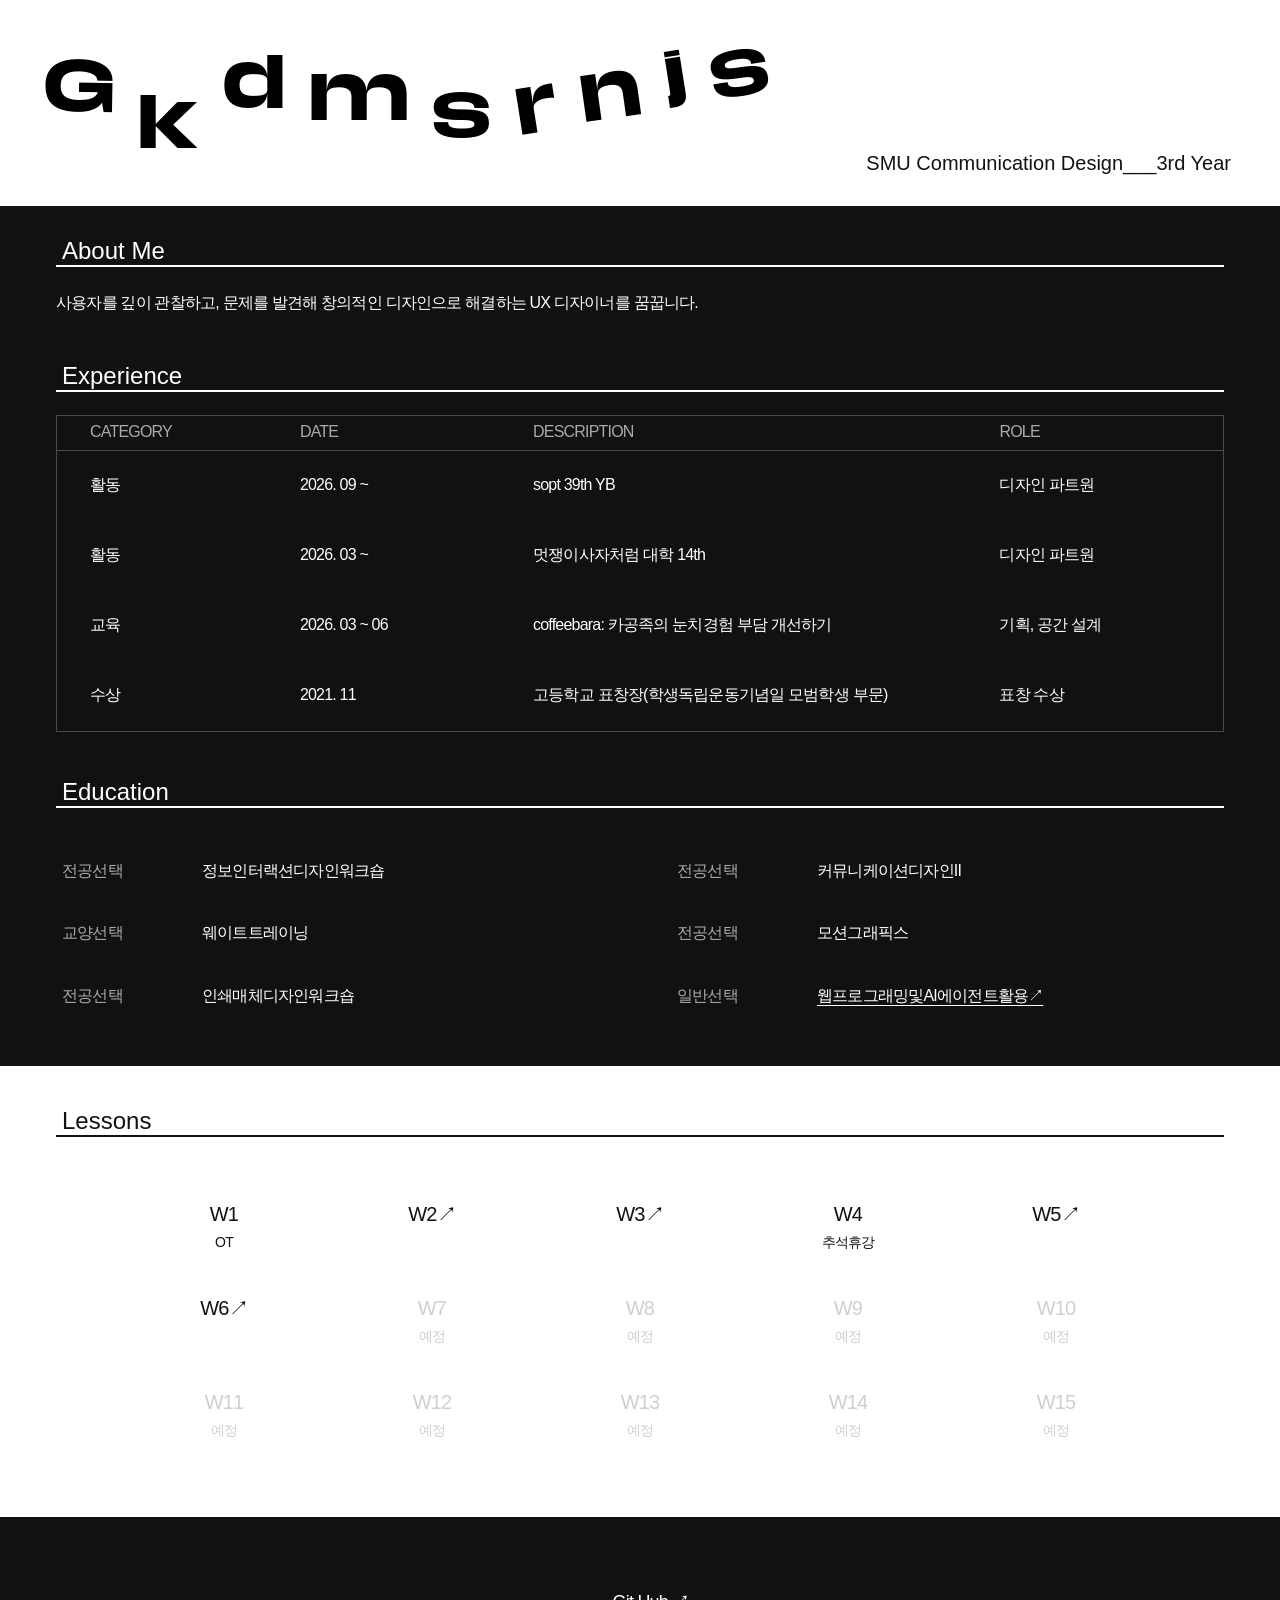
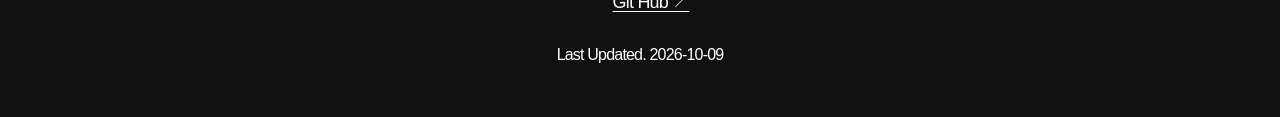
==== index.html @ 852d5346 "링크수정3" ====
<!doctype html>
<html lang="ko">
  <head>
    <meta charset="UTF-8" />
    <meta name="viewport" content="width=device-width, initial-scale=1.0" />
    <title>Resume Portfolio</title>
    <link rel="stylesheet" href="style.css" />
  </head>
  <body>
    <header class="top">
      <div class="name-image" aria-label="G k d m s r n j s">
        <span class="letter l1">G</span>
        <span class="letter l2">k</span>
        <span class="letter l3">d</span>
        <span class="letter l4">m</span>
        <span class="letter l5">s</span>
        <span class="letter l6">r</span>
        <span class="letter l7">n</span>
        <span class="letter l8">j</span>
        <span class="letter l9">s</span>
      </div>

      <p class="school">SMU Communication Design___3rd Year</p>
    </header>

    <main>
      <section class="dark-section">
        <div class="inner">
          <section class="section-block">
            <h2>About Me</h2>
            <p class="about-text">
              사용자를 깊이 관찰하고, 문제를 발견해 창의적인 디자인으로 해결하는
              UX 디자이너를 꿈꿉니다.
            </p>
          </section>

          <section class="section-block">
            <h2>Experience</h2>

            <div class="table-wrap">
              <table>
                <thead>
                  <tr>
                    <th>CATEGORY</th>
                    <th>DATE</th>
                    <th>DESCRIPTION</th>
                    <th>ROLE</th>
                  </tr>
                </thead>

                <tbody>
                  <tr>
                    <td>활동</td>
                    <td>2026. 09 ~</td>
                    <td>sopt 39th YB</td>
                    <td>디자인 파트원</td>
                  </tr>
                  <tr>
                    <td>활동</td>
                    <td>2026. 03 ~</td>
                    <td>멋쟁이사자처럼 대학 14th</td>
                    <td>디자인 파트원</td>
                  </tr>
                  <tr>
                    <td>교육</td>
                    <td>2026. 03 ~ 06</td>
                    <td>coffeebara: 카공족의 눈치경험 부담 개선하기</td>
                    <td>기획, 공간 설계</td>
                  </tr>
                  <tr>
                    <td>수상</td>
                    <td>2021. 11</td>
                    <td>고등학교 표창장(학생독립운동기념일 모범학생 부문)</td>
                    <td>표창 수상</td>
                  </tr>
                </tbody>
              </table>
            </div>
          </section>

          <section class="section-block education">
            <h2>Education</h2>

            <div class="education-list">
              <p><span>전공선택</span>정보인터랙션디자인워크숍</p>
              <p><span>전공선택</span>커뮤니케이션디자인II</p>
              <p><span>교양선택</span>웨이트트레이닝</p>
              <p><span>전공선택</span>모션그래픽스</p>
              <p><span>전공선택</span>인쇄매체디자인워크숍</p>
              <p>
                <span>일반선택</span>
                <a href="#lessons">웹프로그래밍및AI에이전트활용↗</a>
              </p>
            </div>
          </section>
        </div>
      </section>

      <section class="lessons-section" id="lessons">
        <div class="inner">
          <h2>Lessons</h2>

          <div class="lesson-grid">
            <div class="lesson">
              <strong>W1</strong>
              <span>OT</span>
            </div>

            <a class="lesson active" href="./Lessons/doc01.html">
              <strong>W2↗</strong>
            </a>

            <a class="lesson active" href="./Lessons/doc02.html">
              <strong>W3↗</strong>
            </a>

            <div class="lesson">
              <strong>W4</strong>
              <span>추석휴강</span>
            </div>

            <a class="lesson active" href="./Lessons/doc03.html">
              <strong>W5↗</strong>
            </a>

            <a class="lesson active" href="./Lessons/doc04.html">
              <strong>W6↗</strong>
            </a>

            <div class="lesson muted">
              <strong>W7</strong>
              <span>예정</span>
            </div>

            <div class="lesson muted">
              <strong>W8</strong>
              <span>예정</span>
            </div>

            <div class="lesson muted">
              <strong>W9</strong>
              <span>예정</span>
            </div>

            <div class="lesson muted">
              <strong>W10</strong>
              <span>예정</span>
            </div>

            <div class="lesson muted">
              <strong>W11</strong>
              <span>예정</span>
            </div>

            <div class="lesson muted">
              <strong>W12</strong>
              <span>예정</span>
            </div>

            <div class="lesson muted">
              <strong>W13</strong>
              <span>예정</span>
            </div>

            <div class="lesson muted">
              <strong>W14</strong>
              <span>예정</span>
            </div>

            <div class="lesson muted">
              <strong>W15</strong>
              <span>예정</span>
            </div>
          </div>
        </div>
      </section>
    </main>

    <footer>
      <a
        class="github-link"
        href="https://github.com/gkdmsrnjs"
        target="_blank"
        rel="noopener"
      >
        <img
          src="../WebClass/Source/GitHub_L.svg"
          alt=""
          width="16"
          height="16"
        />
        <span>Git Hub ↗</span>
      </a>

      <p>Last Updated. 2026-10-09</p>
    </footer>
  </body>
</html>
---- style.css ----
* {
  box-sizing: border-box;
}

@font-face {
  font-family: 'Media Sans Extended';
  src: url('/MidTerm/Source/mediasansextended-bold-TRIAL-BF63c7546bb2aa0.otf')
    format('opentype');
  font-weight: 700;
  font-style: normal;
  font-display: swap;
}

body {
  margin: 0;
  font-family: 'Inter', Arial, sans-serif;
  font-size: 16px;
  font-weight: 400;
  line-height: 1.8;
  letter-spacing: -0.8px;
  color: #fff;
  background-color: #111;
}

a {
  color: inherit;
  text-decoration: none;
}

.top {
  position: relative;
  height: 206px;
  padding: 48px 44px;
  background-color: #fff;
}

.name-image {
  display: flex;
  align-items: flex-start;
  gap: 0;
  max-width: 860px;
  color: #000;
  font-family: 'Media Sans Extended', Arial, Helvetica, sans-serif;
  font-weight: 700;
  font-size: 64px;
  font-style: normal;
  line-height: normal;
  letter-spacing: 25.6px;
}

.letter {
  display: inline-block;
  transition: transform 0.35s ease;
}

.l1 {
  transform: translateY(0) rotate(1deg);
}
.l2 {
  transform: translateY(36px) rotate(0deg);
}
.l3 {
  transform: translateY(-4px) rotate(0deg);
}
.l4 {
  transform: translateY(8px) rotate(0deg);
}
.l5 {
  transform: translateY(26px) rotate(0deg);
}
.l6 {
  transform: translateY(18px) rotate(-9deg);
}
.l7 {
  transform: translateY(4px) rotate(-8deg);
}
.l8 {
  transform: translateY(-10px) rotate(-9deg);
}
.l9 {
  transform: translateY(-18px) rotate(-9deg);
}

.name-image:hover .l1 {
  transform: translateY(-10px) rotate(-8deg);
}
.name-image:hover .l2 {
  transform: translateY(20px) rotate(9deg);
}
.name-image:hover .l3 {
  transform: translateY(14px) rotate(-6deg);
}
.name-image:hover .l4 {
  transform: translateY(-12px) rotate(7deg);
}
.name-image:hover .l5 {
  transform: translateY(38px) rotate(-10deg);
}
.name-image:hover .l6 {
  transform: translateY(2px) rotate(8deg);
}
.name-image:hover .l7 {
  transform: translateY(24px) rotate(-2deg);
}
.name-image:hover .l8 {
  transform: translateY(-24px) rotate(9deg);
}
.name-image:hover .l9 {
  transform: translateY(4px) rotate(-12deg);
}

.school {
  position: absolute;
  right: 49px;
  bottom: 31px;
  margin: 0;
  color: #121212;
  font-family: 'Inter', Arial, sans-serif;
  font-size: 20px;
  font-style: normal;
  font-weight: 400;
  line-height: normal;
  letter-spacing: 0;
}

.dark-section {
  background-color: #111;
  color: #fff;
  padding: 31px 0 55px;
}

.inner {
  width: min(100% - 112px, 1168px);
  margin: 0 auto;
}

.section-block {
  margin-bottom: 46px;
}

h2 {
  margin: 0 0 23px;
  padding-left: 6px;
  border-bottom: 2px solid currentColor;
  font-family: 'Inter', Arial, sans-serif;
  font-size: 24px;
  font-style: normal;
  font-weight: 500;
  line-height: normal;
  letter-spacing: 0;
}

.dark-section h2 {
  color: #fff;
}

.lessons-section h2 {
  color: #121212;
}

.about-text {
  margin: 0;
  font-size: 16px;
  line-height: 1.6;
}

.table-wrap {
  width: 100%;
  overflow-x: auto;
  border: 1px solid #4a4a4a;
}

table {
  width: 100%;
  min-width: 900px;
  border-collapse: collapse;
  font-size: 16px;
}

th,
td {
  height: 70px;
  padding: 0 33px;
  text-align: left;
  vertical-align: middle;
}

th {
  height: 35px;
  padding-top: 0;
  padding-bottom: 0;
  border-bottom: 1px solid #4a4a4a;
  color: #aaa;
  font-weight: 400;
}

td:nth-child(1) {
  width: 18%;
}

td:nth-child(2) {
  width: 20%;
}

td:nth-child(3) {
  width: 40%;
}

td:nth-child(4) {
  width: 22%;
}

.education {
  margin-bottom: 0;
}

.education-list {
  display: grid;
  grid-template-columns: 1fr 1fr;
  gap: 34px 74px;
  padding: 26px 6px 0;
  font-size: 16px;
}

.education-list p {
  display: grid;
  grid-template-columns: 140px 1fr;
  margin: 0;
}

.education-list span {
  color: #a9a9a9;
}

.education-list a {
  text-decoration: underline;
  text-decoration-color: transparent;
  text-decoration-color: currentColor;
  text-underline-offset: 4px;
  transition:
    color 0.2s,
    text-decoration-color 0.2s;
}

.education-list a:hover,
.education-list a:focus-visible {
  color: #d8d8d8;
  text-decoration-color: currentColor;
}

.lessons-section {
  background-color: #fff;
  color: #111;
  padding: 41px 0 73px;
}

.lesson-grid {
  display: grid;
  grid-template-columns: repeat(5, 1fr);
  row-gap: 39px;
  padding: 40px 64px 0;
  text-align: center;
}

.lesson {
  min-height: 54px;
  display: flex;
  flex-direction: column;
  align-items: center;
  justify-content: flex-start;
  transition:
    color 0.2s,
    transform 0.2s;
}

.lesson strong {
  font-size: 20px;
  font-weight: 400;
  line-height: 1.4;
}

.lesson span {
  margin-top: 2px;
  font-size: 14px;
  font-weight: 400;
}

a.lesson.active:hover {
  color: #555;
  transform: translateY(-4px);
}

.lesson.muted {
  color: #cfcfcf;
  cursor: default;
}

footer {
  min-height: 200px;
  padding: 69px 20px 30px;
  background-color: #111;
  color: #fff;
  text-align: center;
}

.github-link {
  display: inline-flex;
  align-items: center;
  gap: 6px;
  margin-bottom: 23px;
  font-size: 18px;
  text-decoration: underline;
  text-underline-offset: 3px;
}

.github-link img {
  width: 16px;
  height: 16px;
  object-fit: contain;
}

.github-link:hover {
  color: #d8d8d8;
}

footer p {
  margin: 0;
  font-size: 16px;
}

@media (max-width: 900px) {
  .top {
    min-height: 220px;
    padding: 36px 24px;
  }

  .name-image {
    gap: 0;
    font-size: 48px;
    letter-spacing: 12px;
  }

  .school {
    position: static;
    margin-top: 52px;
    font-size: 18px;
    text-align: right;
  }

  .inner {
    width: min(100% - 40px, 1430px);
  }

  h2 {
    font-size: 26px;
  }

  .education-list {
    grid-template-columns: 1fr;
    gap: 22px;
  }

  .lesson-grid {
    grid-template-columns: repeat(3, 1fr);
    padding: 26px 10px 0;
    row-gap: 42px;
  }
}

@media (max-width: 520px) {
  .name-image {
    gap: 0;
    font-size: 24px;
    letter-spacing: 4px;
  }

  .school {
    font-size: 15px;
    text-align: left;
  }

  .about-text,
  table,
  .education-list {
    font-size: 16px;
  }

  th,
  td {
    padding: 18px 22px;
  }

  .education-list p {
    grid-template-columns: 90px 1fr;
  }

  .lesson-grid {
    grid-template-columns: repeat(2, 1fr);
  }

  .lesson strong {
    font-size: 22px;
  }
}
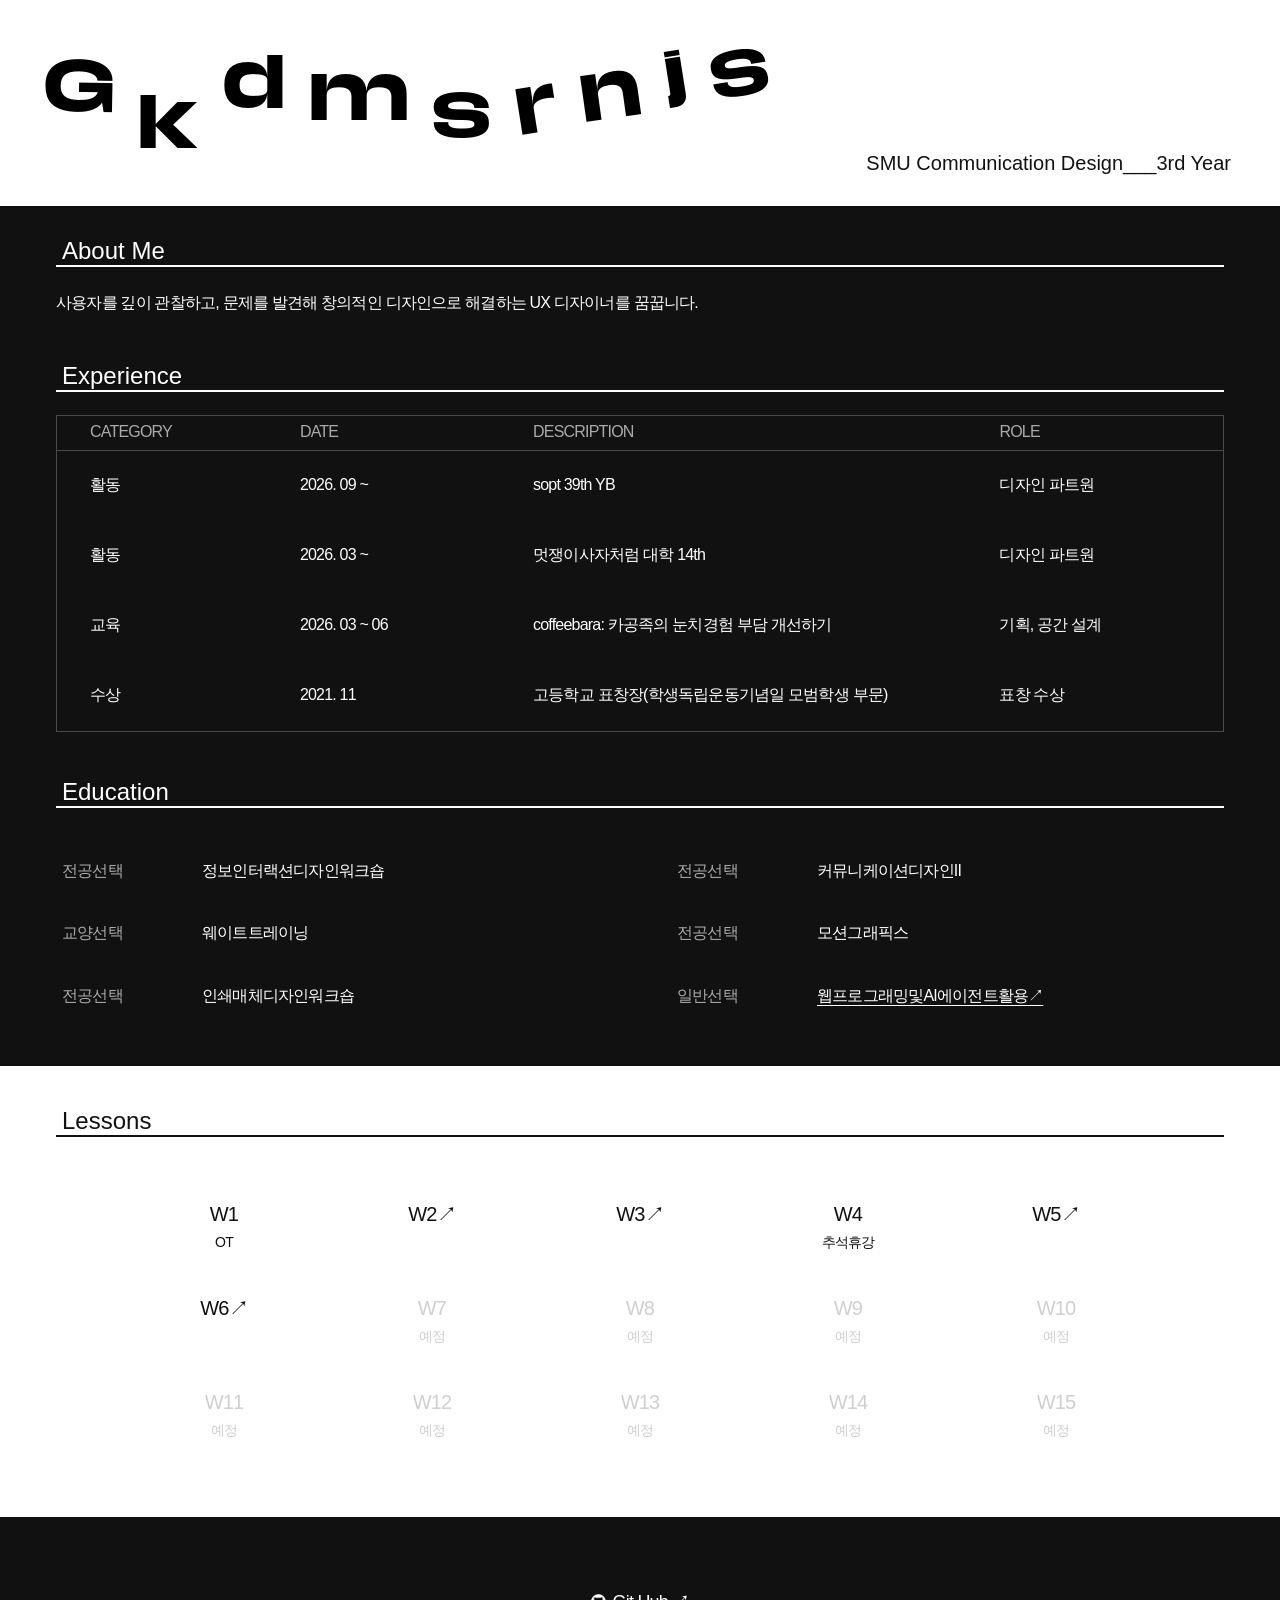
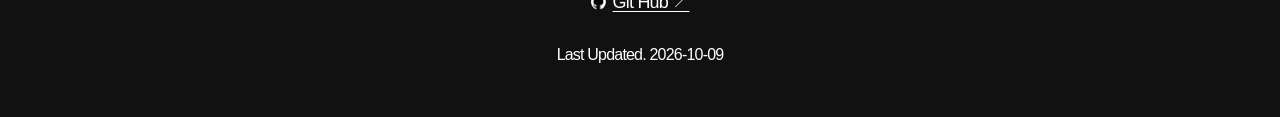
==== commit 529268d7: "링크수정4" ====
--- a/index.html
+++ b/index.html
@@ -183,12 +183,7 @@
         target="_blank"
         rel="noopener"
       >
-        <img
-          src="../WebClass/Source/GitHub_L.svg"
-          alt=""
-          width="16"
-          height="16"
-        />
+        <img src="./Source/GitHub_L.svg" alt="" width="16" height="16" />
         <span>Git Hub ↗</span>
       </a>
 
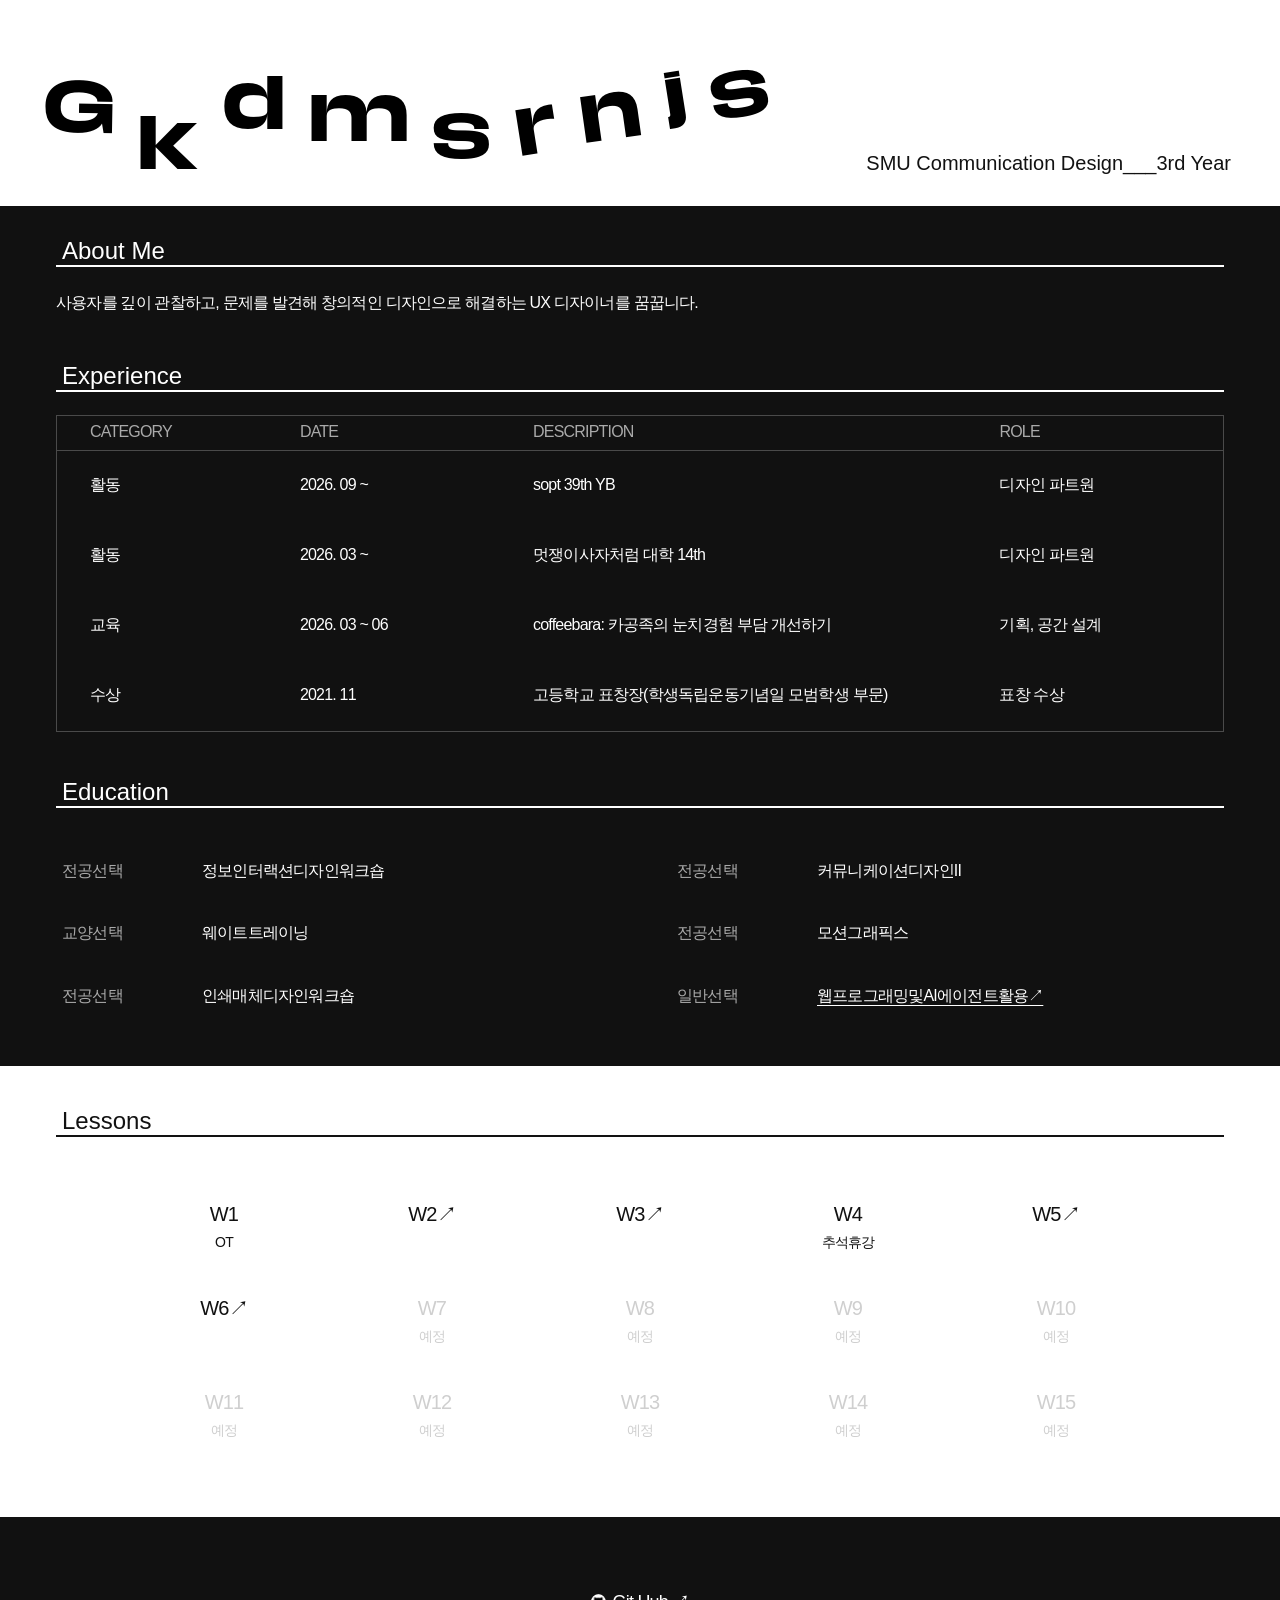
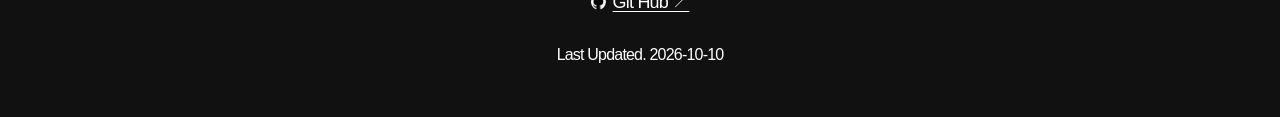
==== commit 2a1d4751: "코드오류수정" ====
--- a/index.html
+++ b/index.html
@@ -8,23 +8,25 @@
   </head>
   <body>
     <header class="top">
-      <div class="name-image" aria-label="G k d m s r n j s">
-        <span class="letter l1">G</span>
-        <span class="letter l2">k</span>
-        <span class="letter l3">d</span>
-        <span class="letter l4">m</span>
-        <span class="letter l5">s</span>
-        <span class="letter l6">r</span>
-        <span class="letter l7">n</span>
-        <span class="letter l8">j</span>
-        <span class="letter l9">s</span>
-      </div>
+      <h1 class="name-heading">
+        <div class="name-image">
+          <span class="letter l1">G</span>
+          <span class="letter l2">k</span>
+          <span class="letter l3">d</span>
+          <span class="letter l4">m</span>
+          <span class="letter l5">s</span>
+          <span class="letter l6">r</span>
+          <span class="letter l7">n</span>
+          <span class="letter l8">j</span>
+          <span class="letter l9">s</span>
+        </div>
+      </h1>
 
       <p class="school">SMU Communication Design___3rd Year</p>
     </header>
 
     <main>
-      <section class="dark-section">
+      <div class="dark-section">
         <div class="inner">
           <section class="section-block">
             <h2>About Me</h2>
@@ -94,7 +96,7 @@
             </div>
           </section>
         </div>
-      </section>
+      </div>
 
       <section class="lessons-section" id="lessons">
         <div class="inner">
@@ -187,7 +189,7 @@
         <span>Git Hub ↗</span>
       </a>
 
-      <p>Last Updated. 2026-10-09</p>
+      <p>Last Updated. 2026-10-10</p>
     </footer>
   </body>
 </html>
--- a/style.css
+++ b/style.css
@@ -4,7 +4,7 @@
 
 @font-face {
   font-family: 'Media Sans Extended';
-  src: url('/MidTerm/Source/mediasansextended-bold-TRIAL-BF63c7546bb2aa0.otf')
+  src: url('./Source/mediasansextended-bold-TRIAL-BF63c7546bb2aa0.otf')
     format('opentype');
   font-weight: 700;
   font-style: normal;
@@ -401,4 +401,11 @@
   .lesson strong {
     font-size: 22px;
   }
-}
+  .name-heading {
+    margin: 0;
+    padding: 0;
+    font-size: inherit;
+    font-weight: inherit;
+    line-height: inherit;
+  }
+}
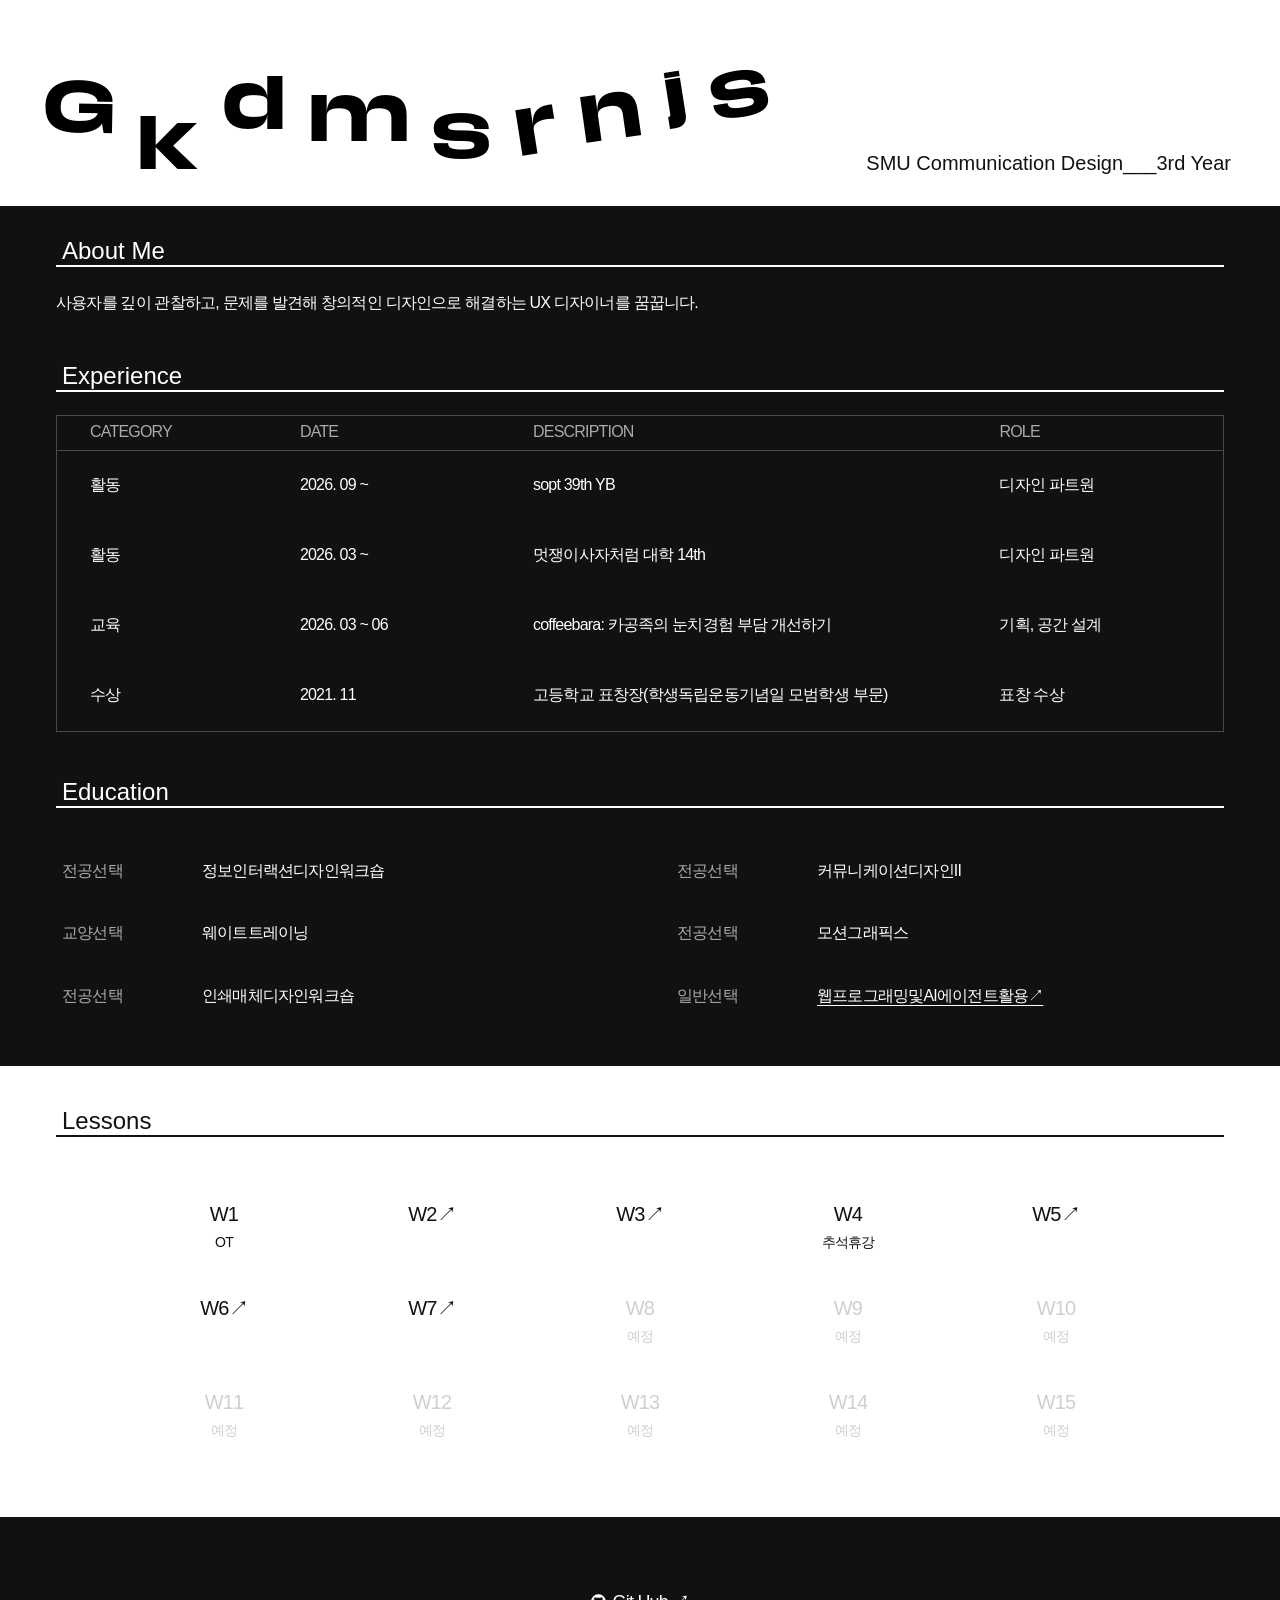
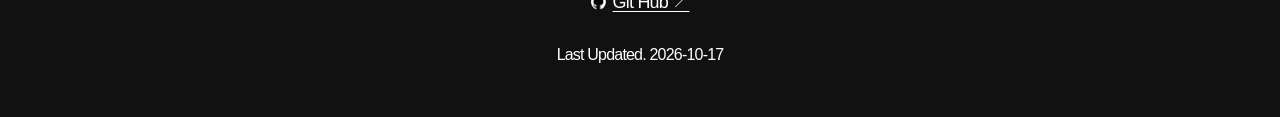
==== commit 12df9b2b: "7주차실습 업데이트" ====
--- a/index.html
+++ b/index.html
@@ -9,7 +9,7 @@
   <body>
     <header class="top">
       <h1 class="name-heading">
-        <div class="name-image">
+        <span class="name-image">
           <span class="letter l1">G</span>
           <span class="letter l2">k</span>
           <span class="letter l3">d</span>
@@ -19,7 +19,7 @@
           <span class="letter l7">n</span>
           <span class="letter l8">j</span>
           <span class="letter l9">s</span>
-        </div>
+        </span>
       </h1>
 
       <p class="school">SMU Communication Design___3rd Year</p>
@@ -129,10 +129,9 @@
               <strong>W6↗</strong>
             </a>
 
-            <div class="lesson muted">
-              <strong>W7</strong>
-              <span>예정</span>
-            </div>
+            <a class="lesson active" href="./Lessons/doc05.html">
+              <strong>W7↗</strong>
+            </a>
 
             <div class="lesson muted">
               <strong>W8</strong>
@@ -189,7 +188,7 @@
         <span>Git Hub ↗</span>
       </a>
 
-      <p>Last Updated. 2026-10-10</p>
+      <p>Last Updated. 2026-10-17</p>
     </footer>
   </body>
 </html>
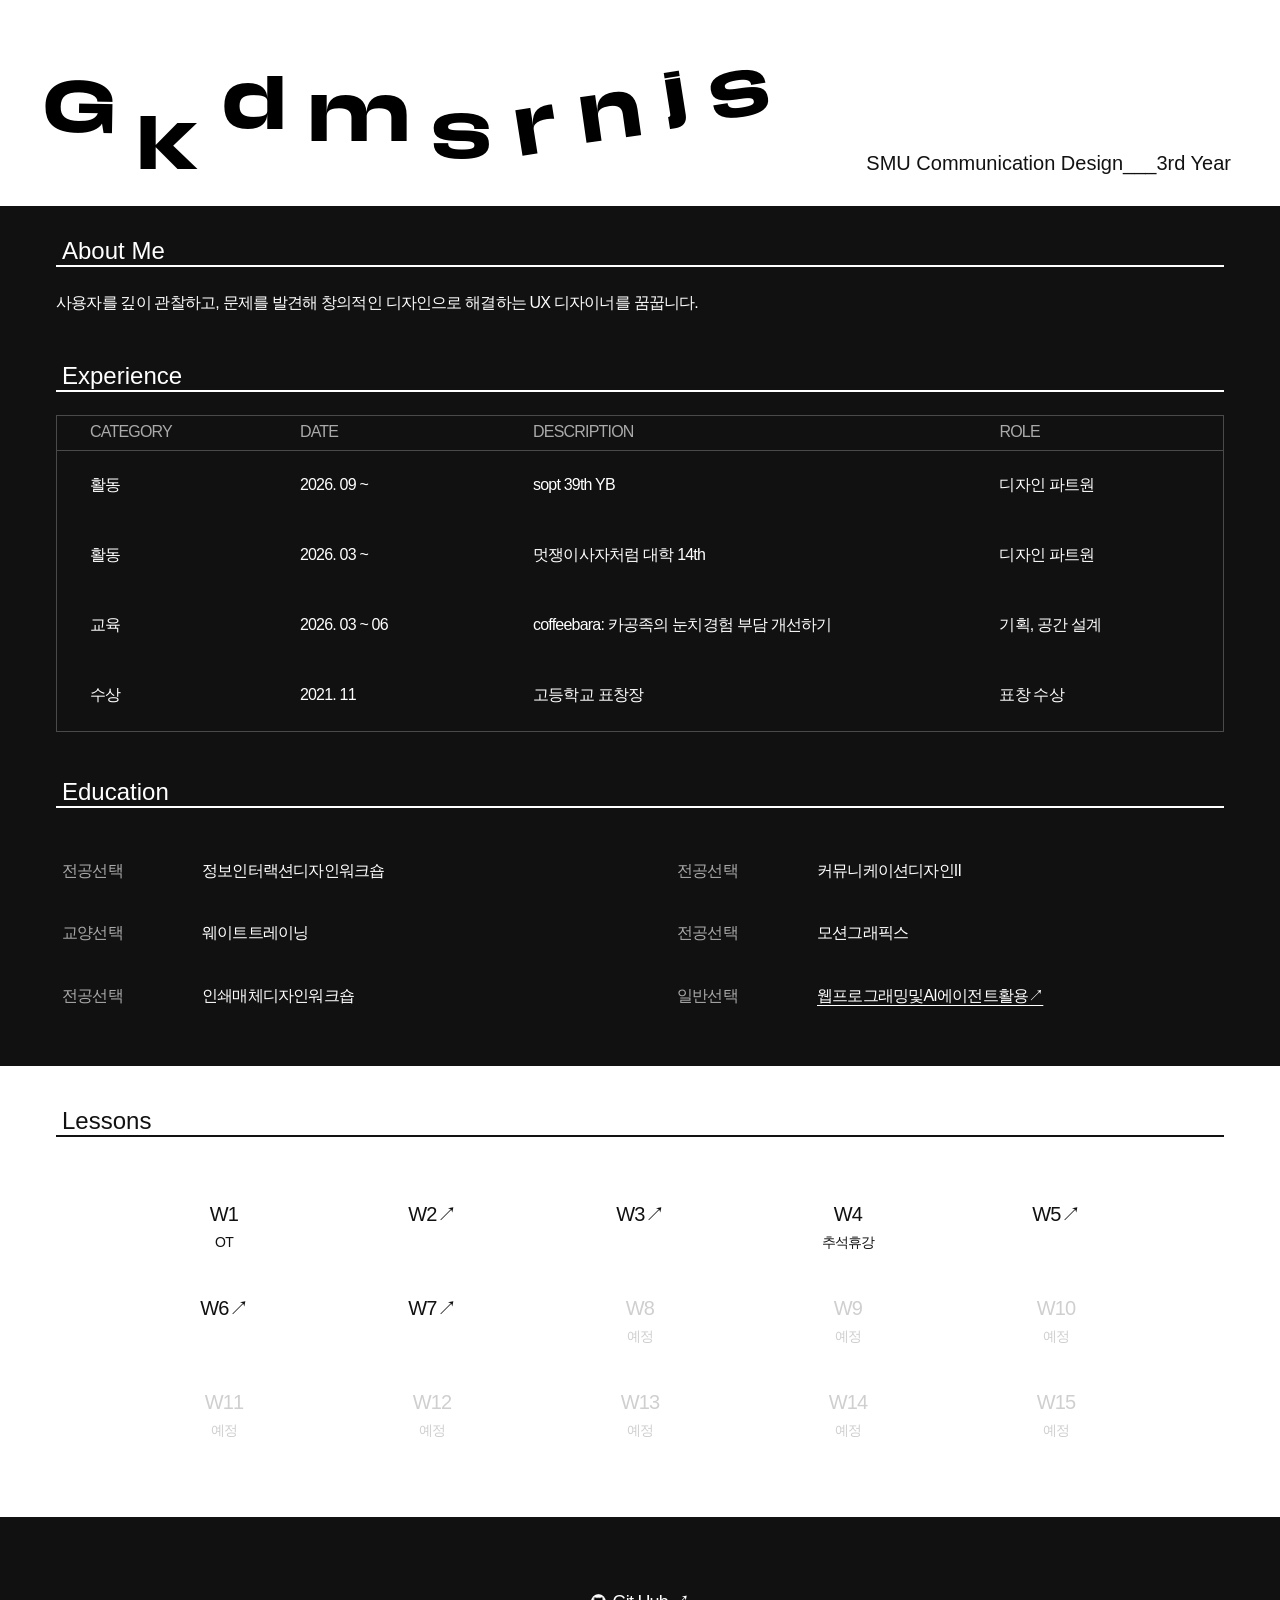
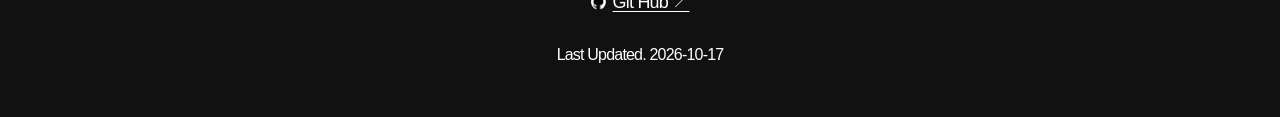
==== commit f18c6c3b: "내용 수정" ====
--- a/index.html
+++ b/index.html
@@ -72,7 +72,7 @@
                   <tr>
                     <td>수상</td>
                     <td>2021. 11</td>
-                    <td>고등학교 표창장(학생독립운동기념일 모범학생 부문)</td>
+                    <td>고등학교 표창장</td>
                     <td>표창 수상</td>
                   </tr>
                 </tbody>
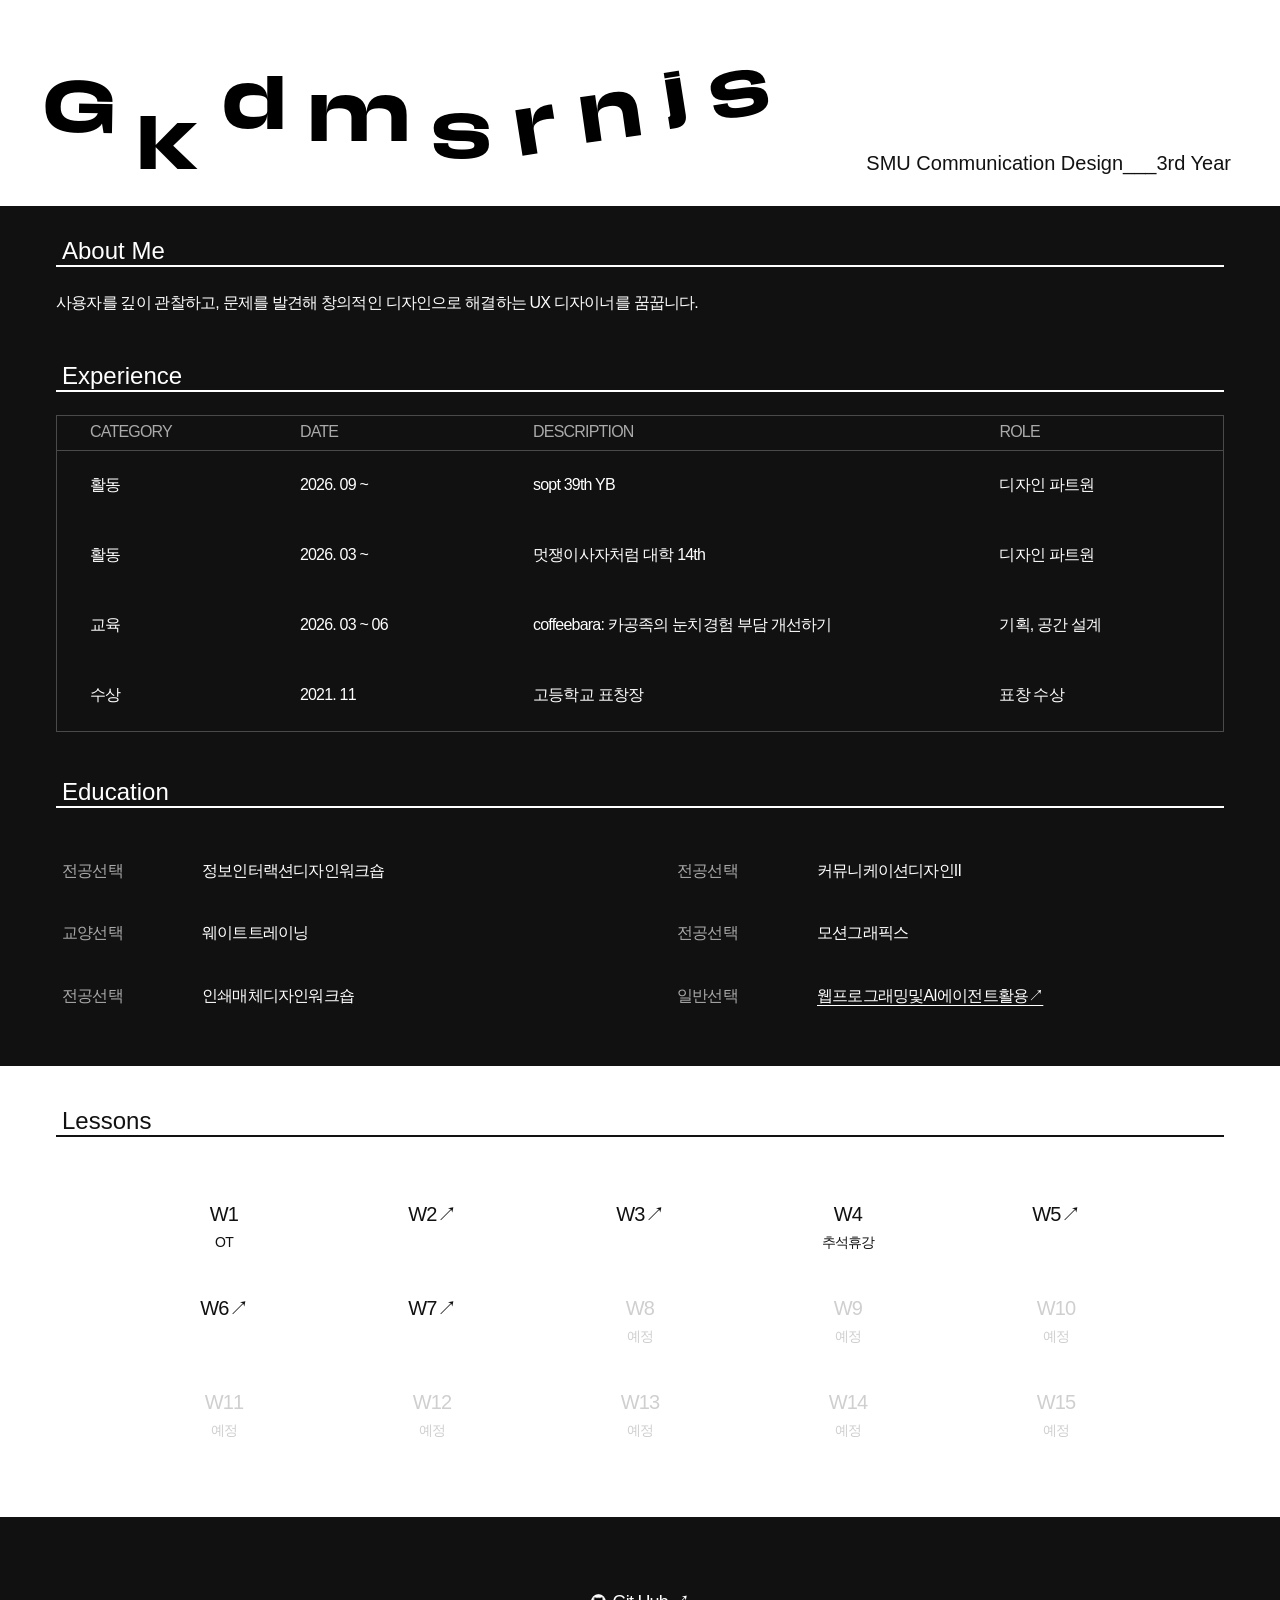
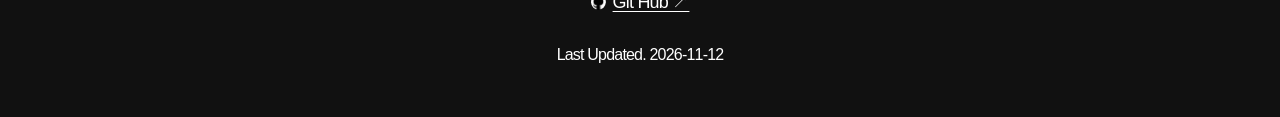
==== commit 894e5be2: "푸터 Last Updated 날짜 수정 Co-Authored-By: Claude Sonnet 5.5 <noreply@anthropic.com>" ====
--- a/index.html
+++ b/index.html
@@ -188,7 +188,7 @@
         <span>Git Hub ↗</span>
       </a>
 
-      <p>Last Updated. 2026-10-17</p>
+      <p>Last Updated. 2026-11-12</p>
     </footer>
   </body>
 </html>
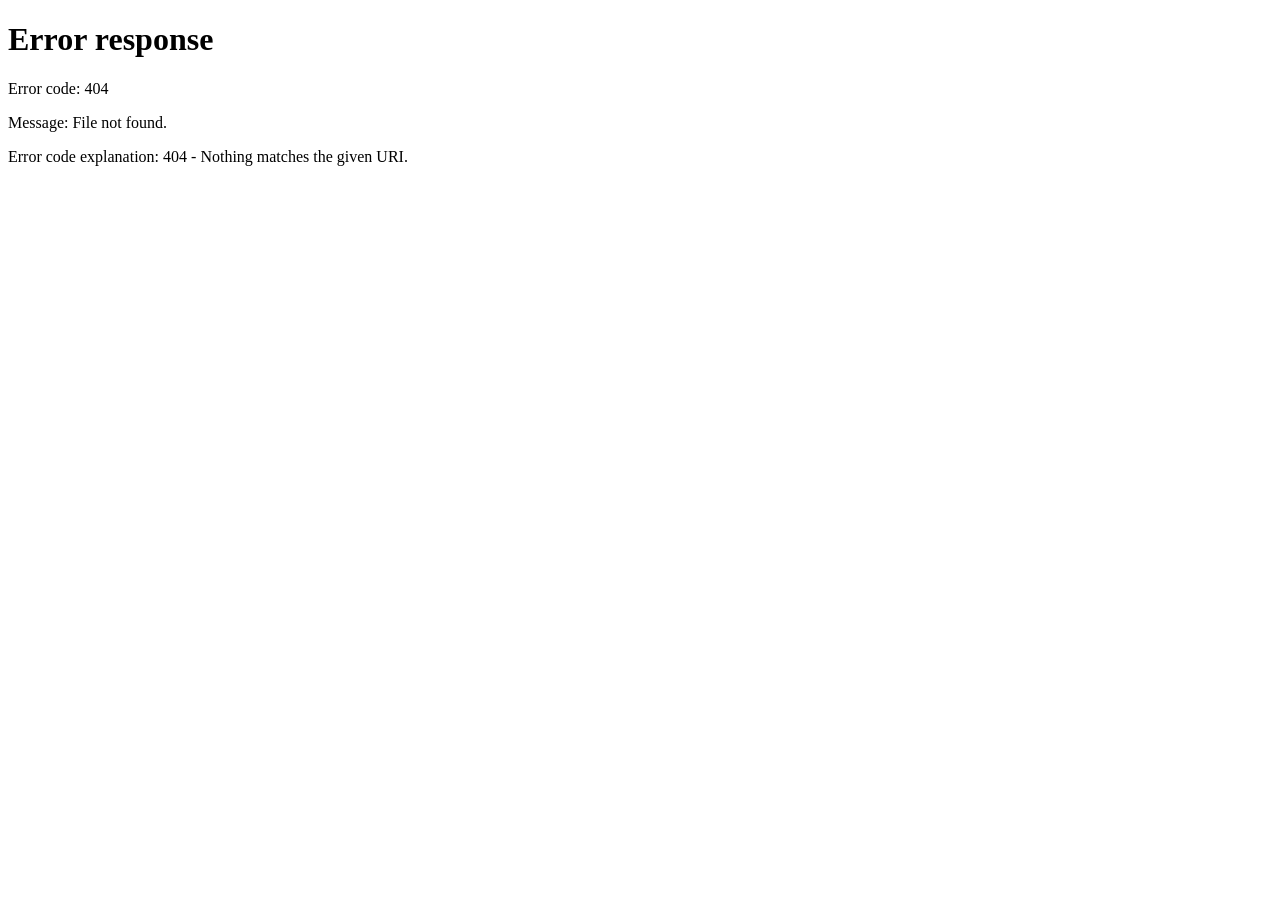
==== commit 782a9906: "루트 index.html을 cafe/로 리다이렉트, 기존 메인은 portfolio.html로 보존 Co-Authored-By: Claude Sonnet 5.5 <noreply@an" ====
--- a/index.html
+++ b/index.html
@@ -1,194 +1,15 @@
-<!doctype html>
+<!DOCTYPE html>
 <html lang="ko">
-  <head>
-    <meta charset="UTF-8" />
-    <meta name="viewport" content="width=device-width, initial-scale=1.0" />
-    <title>Resume Portfolio</title>
-    <link rel="stylesheet" href="style.css" />
-  </head>
-  <body>
-    <header class="top">
-      <h1 class="name-heading">
-        <span class="name-image">
-          <span class="letter l1">G</span>
-          <span class="letter l2">k</span>
-          <span class="letter l3">d</span>
-          <span class="letter l4">m</span>
-          <span class="letter l5">s</span>
-          <span class="letter l6">r</span>
-          <span class="letter l7">n</span>
-          <span class="letter l8">j</span>
-          <span class="letter l9">s</span>
-        </span>
-      </h1>
-
-      <p class="school">SMU Communication Design___3rd Year</p>
-    </header>
-
-    <main>
-      <div class="dark-section">
-        <div class="inner">
-          <section class="section-block">
-            <h2>About Me</h2>
-            <p class="about-text">
-              사용자를 깊이 관찰하고, 문제를 발견해 창의적인 디자인으로 해결하는
-              UX 디자이너를 꿈꿉니다.
-            </p>
-          </section>
-
-          <section class="section-block">
-            <h2>Experience</h2>
-
-            <div class="table-wrap">
-              <table>
-                <thead>
-                  <tr>
-                    <th>CATEGORY</th>
-                    <th>DATE</th>
-                    <th>DESCRIPTION</th>
-                    <th>ROLE</th>
-                  </tr>
-                </thead>
-
-                <tbody>
-                  <tr>
-                    <td>활동</td>
-                    <td>2026. 09 ~</td>
-                    <td>sopt 39th YB</td>
-                    <td>디자인 파트원</td>
-                  </tr>
-                  <tr>
-                    <td>활동</td>
-                    <td>2026. 03 ~</td>
-                    <td>멋쟁이사자처럼 대학 14th</td>
-                    <td>디자인 파트원</td>
-                  </tr>
-                  <tr>
-                    <td>교육</td>
-                    <td>2026. 03 ~ 06</td>
-                    <td>coffeebara: 카공족의 눈치경험 부담 개선하기</td>
-                    <td>기획, 공간 설계</td>
-                  </tr>
-                  <tr>
-                    <td>수상</td>
-                    <td>2021. 11</td>
-                    <td>고등학교 표창장</td>
-                    <td>표창 수상</td>
-                  </tr>
-                </tbody>
-              </table>
-            </div>
-          </section>
-
-          <section class="section-block education">
-            <h2>Education</h2>
-
-            <div class="education-list">
-              <p><span>전공선택</span>정보인터랙션디자인워크숍</p>
-              <p><span>전공선택</span>커뮤니케이션디자인II</p>
-              <p><span>교양선택</span>웨이트트레이닝</p>
-              <p><span>전공선택</span>모션그래픽스</p>
-              <p><span>전공선택</span>인쇄매체디자인워크숍</p>
-              <p>
-                <span>일반선택</span>
-                <a href="#lessons">웹프로그래밍및AI에이전트활용↗</a>
-              </p>
-            </div>
-          </section>
-        </div>
-      </div>
-
-      <section class="lessons-section" id="lessons">
-        <div class="inner">
-          <h2>Lessons</h2>
-
-          <div class="lesson-grid">
-            <div class="lesson">
-              <strong>W1</strong>
-              <span>OT</span>
-            </div>
-
-            <a class="lesson active" href="./Lessons/doc01.html">
-              <strong>W2↗</strong>
-            </a>
-
-            <a class="lesson active" href="./Lessons/doc02.html">
-              <strong>W3↗</strong>
-            </a>
-
-            <div class="lesson">
-              <strong>W4</strong>
-              <span>추석휴강</span>
-            </div>
-
-            <a class="lesson active" href="./Lessons/doc03.html">
-              <strong>W5↗</strong>
-            </a>
-
-            <a class="lesson active" href="./Lessons/doc04.html">
-              <strong>W6↗</strong>
-            </a>
-
-            <a class="lesson active" href="./Lessons/doc05.html">
-              <strong>W7↗</strong>
-            </a>
-
-            <div class="lesson muted">
-              <strong>W8</strong>
-              <span>예정</span>
-            </div>
-
-            <div class="lesson muted">
-              <strong>W9</strong>
-              <span>예정</span>
-            </div>
-
-            <div class="lesson muted">
-              <strong>W10</strong>
-              <span>예정</span>
-            </div>
-
-            <div class="lesson muted">
-              <strong>W11</strong>
-              <span>예정</span>
-            </div>
-
-            <div class="lesson muted">
-              <strong>W12</strong>
-              <span>예정</span>
-            </div>
-
-            <div class="lesson muted">
-              <strong>W13</strong>
-              <span>예정</span>
-            </div>
-
-            <div class="lesson muted">
-              <strong>W14</strong>
-              <span>예정</span>
-            </div>
-
-            <div class="lesson muted">
-              <strong>W15</strong>
-              <span>예정</span>
-            </div>
-          </div>
-        </div>
-      </section>
-    </main>
-
-    <footer>
-      <a
-        class="github-link"
-        href="https://github.com/gkdmsrnjs"
-        target="_blank"
-        rel="noopener"
-      >
-        <img src="./Source/GitHub_L.svg" alt="" width="16" height="16" />
-        <span>Git Hub ↗</span>
-      </a>
-
-      <p>Last Updated. 2026-11-12</p>
-    </footer>
-  </body>
+<head>
+<meta charset="utf-8">
+<meta name="viewport" content="width=device-width, initial-scale=1">
+<title>Moonlight Café · 달빛 카페</title>
+<meta http-equiv="refresh" content="0; url=cafe/">
+<link rel="canonical" href="cafe/">
+<script>location.replace('cafe/' + location.search + location.hash);</script>
+<style>body{margin:0;min-height:100vh;display:flex;align-items:center;justify-content:center;background:#2E2A27;color:#F7F3EC;font-family:Helvetica,Arial,'Noto Sans KR',sans-serif}a{color:#F0C275}</style>
+</head>
+<body>
+<p><a href="cafe/">Moonlight Café · 달빛 카페로 이동합니다 / Redirecting…</a></p>
+</body>
 </html>
